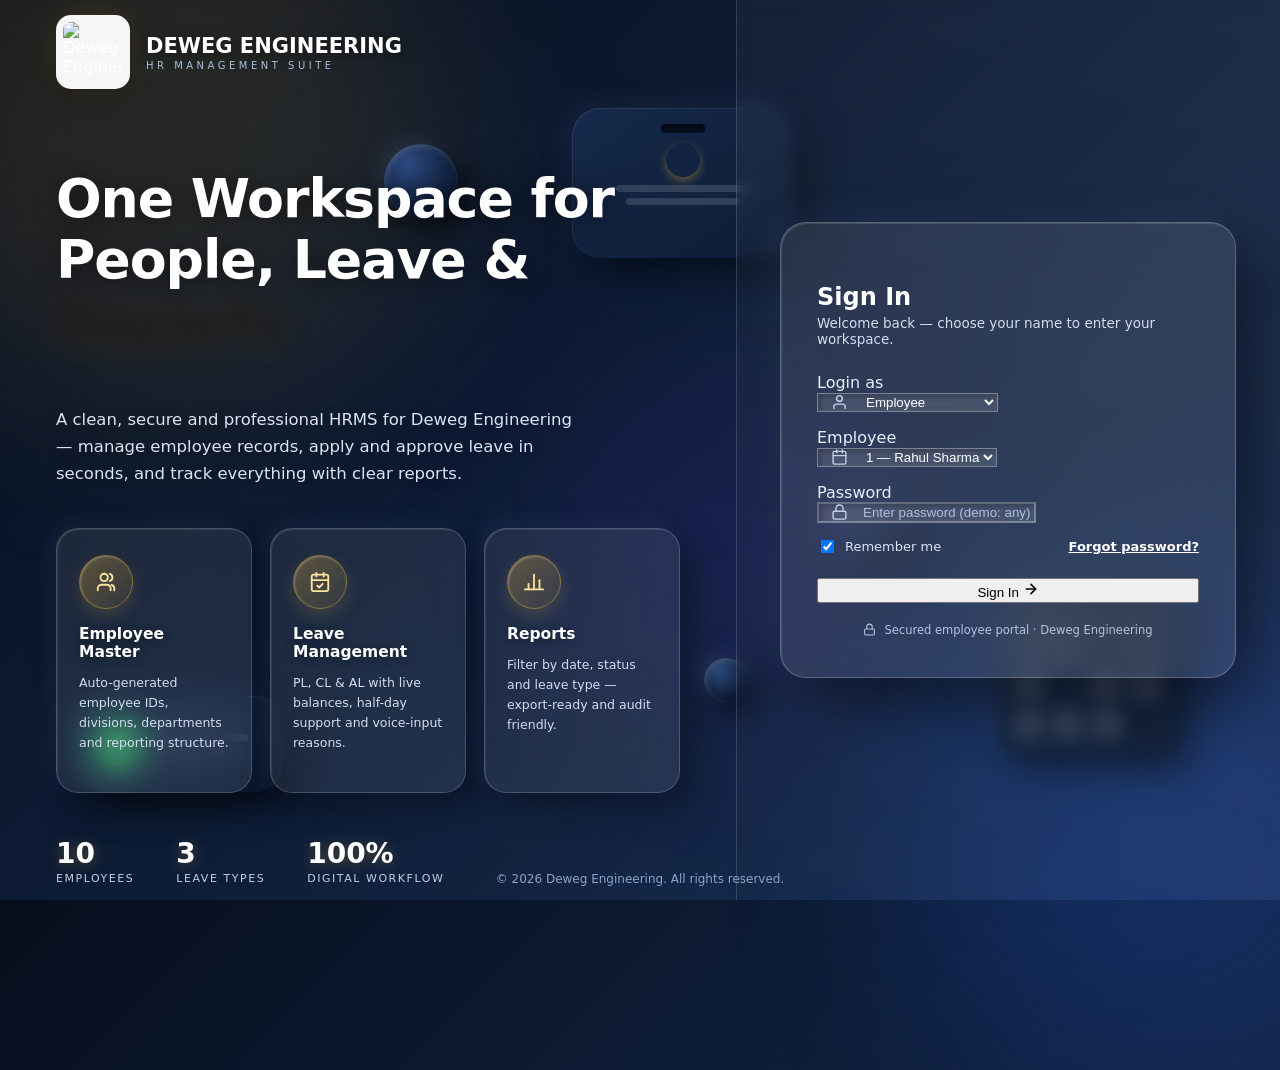
==== index.html @ 3d54d0b2 "all files" ====
<!DOCTYPE html>
<html lang="en">
<head>
<meta charset="UTF-8">
<meta name="viewport" content="width=device-width, initial-scale=1.0">
<title>Deweg Engineering — HRMS | Sign In</title>
<link rel="stylesheet" href="assets/style.css">
<style>
  body{margin:0;height:100dvh;overflow:hidden;font-family:'Segoe UI',system-ui,sans-serif;color:#fff;
    background:linear-gradient(135deg,#070f1d 0%,#0e1e3a 45%,#1c3157 100%);
    display:flex;align-items:stretch;position:relative}
  /* ---------- ambient blobs ---------- */
  .blob{position:absolute;border-radius:50%;filter:blur(100px);opacity:.5;pointer-events:none;z-index:0}
  .b1{width:560px;height:560px;background:rgba(212,164,55,.30);top:-160px;left:-120px;animation:drift 16s ease-in-out infinite}
  .b2{width:480px;height:480px;background:rgba(37,99,235,.40);bottom:-170px;right:-110px;animation:drift 21s ease-in-out infinite reverse}
  .b3{width:320px;height:320px;background:rgba(124,58,237,.22);top:42%;left:44%;animation:drift 25s ease-in-out infinite}
  @keyframes drift{0%,100%{transform:translate(0,0)}50%{transform:translate(-50px,50px)}}

  /* ---------- 3D neumorphic scene (pure CSS) ---------- */
  .scene{position:absolute;inset:0;z-index:0;perspective:1200px;overflow:hidden;pointer-events:none}
  .neo{position:absolute;border-radius:28px;
    background:linear-gradient(145deg,#16294a,#0d1c36);
    box-shadow:14px 14px 34px rgba(0,0,0,.5), -10px -10px 26px rgba(120,150,220,.09),
               inset 1px 1px 1px rgba(255,255,255,.09);
    animation:bob 7s ease-in-out infinite}
  @keyframes bob{0%,100%{transform:translateY(0) rotateZ(var(--rz,0deg)) rotateY(var(--ry,0deg))}
                 50%{transform:translateY(-16px) rotateZ(var(--rz,0deg)) rotateY(var(--ry,0deg))}}

  /* floating employee ID badge */
  .badge3d{width:190px;height:118px;right:38%;top:12%;--rz:-8deg;--ry:14deg;animation-delay:.6s;
    transform-style:preserve-3d;padding:16px}
  .badge3d .hole{width:44px;height:9px;border-radius:8px;background:#070f1d;margin:0 auto 10px;
    box-shadow:inset 2px 2px 4px rgba(0,0,0,.7)}
  .badge3d .bav{width:34px;height:34px;border-radius:50%;margin:0 auto 8px;
    background:linear-gradient(135deg,var(--gold),var(--gold-light));
    box-shadow:0 4px 10px rgba(212,164,55,.4)}
  .badge3d .ln{height:7px;border-radius:5px;background:rgba(255,255,255,.14);margin:6px auto}
  .badge3d .ln.s{width:60%}

  /* floating calendar tile */
  .cal3d{width:150px;height:150px;right:8%;bottom:16%;--rz:9deg;--ry:-16deg;animation-delay:2s;border-radius:24px;padding:16px}
  .cal3d .top{height:26px;border-radius:10px;background:linear-gradient(135deg,var(--gold),var(--gold-light));
    display:flex;align-items:center;justify-content:center;gap:16px;margin-bottom:12px;
    box-shadow:0 5px 14px rgba(212,164,55,.4)}
  .cal3d .top i{width:5px;height:12px;border-radius:3px;background:var(--navy-900)}
  .cal3d .grid{display:grid;grid-template-columns:repeat(4,1fr);gap:7px}
  .cal3d .grid i{aspect-ratio:1;border-radius:6px;background:rgba(255,255,255,.12);
    box-shadow:inset 1px 1px 2px rgba(0,0,0,.4), inset -1px -1px 2px rgba(255,255,255,.07)}
  .cal3d .grid i.on{background:linear-gradient(135deg,var(--gold),var(--gold-light))}

  /* floating check card */
  .chk3d{width:170px;height:96px;left:6%;bottom:12%;--rz:6deg;--ry:-10deg;animation-delay:1.2s;
    display:flex;align-items:center;gap:14px;padding:0 18px}
  .chk3d .ring{width:44px;height:44px;border-radius:50%;flex-shrink:0;display:flex;align-items:center;justify-content:center;
    background:linear-gradient(135deg,#16a34a,#4ade80);box-shadow:0 5px 16px rgba(22,163,74,.45)}
  .chk3d .ln{height:7px;border-radius:5px;background:rgba(255,255,255,.16);margin:7px 0}
  .chk3d .ln.s{width:64%}

  /* soft neumorphic spheres */
  .orb{position:absolute;border-radius:50%;
    background:radial-gradient(circle at 32% 28%,#2c4a80,#0c1a33 70%);
    box-shadow:12px 14px 30px rgba(0,0,0,.55), -8px -8px 22px rgba(130,160,230,.12),
               inset 2px 3px 6px rgba(255,255,255,.14)}
  .o1{width:74px;height:74px;left:30%;top:16%;animation:bob 8s ease-in-out infinite;animation-delay:.3s}
  .o2{width:44px;height:44px;left:55%;bottom:22%;animation:bob 9s ease-in-out infinite;animation-delay:1.6s}
  .o3{width:56px;height:56px;right:30%;bottom:38%;animation:bob 10s ease-in-out infinite;animation-delay:2.6s}

  /* ---------- layout ---------- */
  .wrap{position:relative;z-index:2;display:grid;grid-template-columns:1.15fr .85fr;
    height:100dvh;width:100%;max-width:1440px;margin:0 auto}

  /* ============ LEFT — LANDING ============ */
  .hero-side{padding:48px 56px;display:flex;flex-direction:column;justify-content:center;min-height:0}
  .brand{display:flex;align-items:center;gap:16px;margin-bottom:44px}
  .logo-img{width:60px;height:60px;object-fit:contain;border-radius:15px;
    background:rgba(255,255,255,.96);padding:7px;flex-shrink:0;
    box-shadow:0 6px 20px rgba(0,0,0,.4), 0 0 24px rgba(212,164,55,.18)}
  .brand .nm{font-size:21px;font-weight:800;text-shadow:0 2px 14px rgba(0,0,0,.5)}
  .brand .nm span{color:var(--gold-light)}
  .brand .tg{font-size:10px;letter-spacing:.35em;text-transform:uppercase;color:#a9bcdc;margin-top:2px}

  .pill{display:inline-flex;align-items:center;gap:9px;padding:9px 20px;border-radius:99px;
    font-size:12px;font-weight:700;letter-spacing:.14em;text-transform:uppercase;color:#ffe3a1;
    background:rgba(212,164,55,.14);border:1px solid rgba(212,164,55,.45);
    backdrop-filter:blur(8px);margin-bottom:26px;width:fit-content;
    box-shadow:0 4px 18px rgba(212,164,55,.15)}
  h1{font-size:clamp(34px,4.2vw,54px);line-height:1.12;letter-spacing:-.02em;font-weight:800;
    color:#ffffff;text-shadow:0 3px 24px rgba(0,0,0,.55)}
  h1 em{font-style:normal;background:linear-gradient(90deg,#f5d67a,var(--gold-light),#fff2cf);
    -webkit-background-clip:text;background-clip:text;-webkit-text-fill-color:transparent;
    filter:drop-shadow(0 2px 10px rgba(212,164,55,.35))}
  .sub{color:#dbe4f5;font-size:16.5px;max-width:520px;margin:20px 0 40px;line-height:1.65;
    text-shadow:0 2px 12px rgba(0,0,0,.45)}

  /* rounded glass feature cards */
  .cards{display:grid;grid-template-columns:repeat(3,1fr);gap:18px;max-width:640px}
  .gcard{border-radius:22px;padding:26px 22px;background:rgba(255,255,255,.08);
    border:1px solid rgba(255,255,255,.18);backdrop-filter:blur(18px);-webkit-backdrop-filter:blur(18px);
    box-shadow:14px 14px 34px rgba(0,0,0,.35), -8px -8px 22px rgba(130,160,230,.08),
               inset 1px 1px 1px rgba(255,255,255,.12);transition:.3s}
  .gcard:hover{transform:translateY(-7px);border-color:rgba(212,164,55,.55);background:rgba(212,164,55,.10)}
  .gcard .ic{width:52px;height:52px;border-radius:50%;display:flex;align-items:center;justify-content:center;
    margin-bottom:16px;background:linear-gradient(135deg,rgba(212,164,55,.35),rgba(212,164,55,.1));
    border:1.5px solid rgba(212,164,55,.45);color:#ffe3a1;
    box-shadow:0 6px 16px rgba(212,164,55,.2), inset 1px 1px 2px rgba(255,255,255,.25)}
  .gcard h3{font-size:15.5px;margin-bottom:8px;color:#fff;text-shadow:0 2px 10px rgba(0,0,0,.4)}
  .gcard p{font-size:12.5px;color:#d4ddf0;line-height:1.6}

  .stats{display:flex;gap:42px;margin-top:44px;flex-wrap:wrap}
  .hstat .num{font-size:28px;font-weight:800;color:var(--gold-light);text-shadow:0 2px 14px rgba(212,164,55,.35)}
  .hstat .lbl{font-size:11px;text-transform:uppercase;letter-spacing:.14em;color:#c3d0e8;margin-top:2px}

  /* entrance animations */
  .hero-side>*{opacity:0;animation:fadeUp .8s cubic-bezier(.2,.7,.2,1) both}
  .hero-side>*:nth-child(1){animation-delay:.05s}
  .hero-side>*:nth-child(2){animation-delay:.2s}
  .hero-side>*:nth-child(3){animation-delay:.35s}
  .hero-side>*:nth-child(4){animation-delay:.5s}
  .hero-side>*:nth-child(5){animation-delay:.65s}
  @keyframes fadeUp{from{opacity:0;transform:translateY(26px)}to{opacity:1;transform:none}}

  /* ============ RIGHT — LOGIN (slides out on load) ============ */
  .login-side{display:flex;align-items:center;justify-content:center;padding:40px 44px;position:relative;min-height:0;overflow-y:auto}
  .login-side::before{content:'';position:absolute;inset:0;
    background:linear-gradient(200deg,rgba(255,255,255,.05),rgba(255,255,255,.01));
    border-left:1px solid rgba(255,255,255,.14);backdrop-filter:blur(8px)}
  .login-card{position:relative;width:100%;max-width:400px;border-radius:26px;padding:40px 36px;
    background:rgba(255,255,255,.09);border:1px solid rgba(255,255,255,.22);
    backdrop-filter:blur(24px);-webkit-backdrop-filter:blur(24px);
    box-shadow:20px 24px 60px rgba(0,0,0,.45), -10px -10px 30px rgba(130,160,230,.08),
               inset 1px 1px 1px rgba(255,255,255,.15);
    animation:slideOut 1s cubic-bezier(.16,.8,.26,1) .35s both}
  @keyframes slideOut{
    from{opacity:0;transform:translateX(110%) rotateY(-14deg)}
    to{opacity:1;transform:translateX(0) rotateY(0)}}
  @media(max-width:1024px){
    .login-card{animation:slideUp .8s cubic-bezier(.16,.8,.26,1) .35s both}
    @keyframes slideUp{from{opacity:0;transform:translateY(60px)}to{opacity:1;transform:none}}
  }
  .login-card h2{font-size:24px;margin-bottom:4px;color:#fff}
  .login-card .lsub{color:#d4ddf0;font-size:13.5px;margin-bottom:26px}
  .login-card label{color:#e8eefb}
  .login-card .select,.login-card .input{background:rgba(255,255,255,.12);
    border-color:rgba(255,255,255,.28);color:#fff;
    box-shadow:inset 2px 2px 6px rgba(0,0,0,.28), inset -1px -1px 3px rgba(255,255,255,.08)}
  .login-card .input::placeholder{color:#aebfdd}
  .login-card .select:focus,.login-card .input:focus{border-color:var(--gold);
    background:rgba(255,255,255,.17);box-shadow:0 0 0 3px rgba(212,164,55,.22), inset 2px 2px 6px rgba(0,0,0,.28)}
  .login-card .select option{color:#1b2537}
  .in-ic{position:relative}
  .in-ic .ic{position:absolute;left:14px;top:50%;transform:translateY(-50%);color:#c3d0e8;display:flex;z-index:1}
  .in-ic .input,.in-ic .select{padding-left:44px}
  .row-rem{display:flex;justify-content:space-between;align-items:center;font-size:13px;margin:14px 0 22px}
  .row-rem label{display:flex;gap:8px;align-items:center;color:#dbe4f5;cursor:pointer}
  .row-rem a{color:var(--gold-light);font-weight:600}
  .secure{display:flex;align-items:center;justify-content:center;gap:8px;margin-top:20px;
    font-size:11.5px;color:#b3c2de}

  footer{position:absolute;bottom:14px;left:0;right:0;text-align:center;font-size:12px;color:#8ea2c6;z-index:2}

  /* short screens: compact the landing so everything fits the viewport */
  @media(max-height:840px){
    .hero-side{padding:30px 44px}
    .brand{margin-bottom:24px}
    h1{font-size:clamp(28px,3.8vw,42px)}
    .sub{margin:14px 0 24px;font-size:15px}
    .gcard{padding:18px 16px}
    .gcard p{font-size:11.5px}
    .stats{margin-top:24px;gap:30px}
    .hstat .num{font-size:23px}
  }
  @media(max-height:720px){
    .hero-side{padding:22px 36px}
    .brand{margin-bottom:14px}
    .sub{display:none}
    .gcard p{display:none}
    .stats{margin-top:16px}
    .login-card{padding:26px 28px}
  }
  @media(max-height:600px){
    .stats{display:none}
    .cards{gap:10px}
    .hero-side{padding:16px 30px}
    .login-card{padding:18px 22px}
  }

  @media(max-width:1024px){
    /* whole page locks to the device viewport */
    body{height:100dvh;overflow:hidden}
    .wrap{grid-template-columns:1fr;grid-template-rows:auto minmax(0,1fr);
      height:100dvh;overflow:hidden}
    .hero-side{padding:20px 18px 14px;text-align:center;flex:0 1 auto}
    .brand{justify-content:center;margin-bottom:12px;gap:12px}
    .brand .nm{font-size:16px}
    .logo-img{width:44px;height:44px;border-radius:12px;padding:5px}
    .pill{margin-inline:auto;padding:6px 14px;font-size:9.5px;margin-bottom:12px}
    h1{font-size:clamp(20px,6.5vw,30px)}
    .sub{margin-inline:auto;font-size:12.5px;margin:8px 0 12px;max-width:420px}
    .cards{margin:0 auto;grid-template-columns:1fr;gap:8px;width:100%;max-width:460px}
    .gcard{padding:10px 13px;display:flex;gap:12px;align-items:center;text-align:left}
    .gcard .ic{width:38px;height:38px;margin:0;flex-shrink:0}
    .gcard h3{font-size:13px;margin:0}
    .gcard p{font-size:11px}
    .stats{justify-content:center;gap:20px;margin-top:12px}
    .hstat .num{font-size:17px}
    .hstat .lbl{font-size:9px}
    .login-side{border-left:none;border-top:1px solid rgba(255,255,255,.14);
      padding:14px 16px;overflow-y:auto;align-items:flex-start}
    .login-card{padding:22px 20px;border-radius:20px;animation:slideUp .8s cubic-bezier(.16,.8,.26,1) .3s both}
    .login-card h2{font-size:19px}
    .login-card .lsub{font-size:12px;margin-bottom:16px}
    .row-rem{font-size:12px;margin:10px 0 16px}
    .login-card .btn{padding:12px 10px;font-size:14px}
    .secure{font-size:10px;margin-top:14px}
    .badge3d{right:4%;top:4%;transform:scale(.6)}
    .cal3d,.chk3d{display:none}
    footer{display:none}
  }
  /* short screens: trim the landing so login always fits without page scroll */
  @media(max-width:1024px) and (max-height:760px){
    .gcard p{display:none}
    .sub{display:none}
  }
  @media(max-width:1024px) and (max-height:640px){
    .stats{display:none}
    .cards{display:none}
    .pill{display:none}
  }
</style>
</head>
<body>
<!-- themed engineering background image + readability overlay -->
<div class="bgimg" style="position:fixed;inset:0;z-index:0;
  background:url('https://images.unsplash.com/photo-1504328345606-18bbc8c9d7d1?auto=format&fit=crop&w=1920&q=80') center/cover no-repeat"></div>
<div style="position:fixed;inset:0;z-index:0;
  background:linear-gradient(135deg,rgba(7,15,29,.94) 0%,rgba(13,28,54,.9) 45%,rgba(28,49,87,.86) 100%)"></div>

<div class="blob b1"></div><div class="blob b2"></div><div class="blob b3"></div>

<!-- 3D neumorphic background scene -->
<div class="scene">
  <div class="neo badge3d">
    <div class="hole"></div><div class="bav"></div>
    <div class="ln" style="width:70%"></div><div class="ln s"></div>
  </div>
  <div class="neo cal3d">
    <div class="top"><i></i><i></i></div>
    <div class="grid">
      <i></i><i></i><i class="on"></i><i></i><i></i><i class="on"></i><i></i><i></i>
      <i></i><i></i><i></i><i class="on"></i>
    </div>
  </div>
  <div class="neo chk3d">
    <div class="ring"><svg width="20" height="20" viewBox="0 0 24 24" fill="none" stroke="#fff" stroke-width="3" stroke-linecap="round" stroke-linejoin="round"><polyline points="20 6 9 17 4 12"/></svg></div>
    <div style="flex:1"><div class="ln" style="width:85%"></div><div class="ln s"></div></div>
  </div>
  <div class="orb o1"></div><div class="orb o2"></div><div class="orb o3"></div>
</div>

<div class="wrap">

  <!-- ============ LEFT: LANDING ============ -->
  <div class="hero-side">
    <div class="brand">
      <img class="logo-img" src="assets/logo.svg" alt="Deweg Engineering logo">
      <div>
        <div class="nm">DEWEG <span>ENGINEERING</span></div>
        <div class="tg">HR Management Suite</div>
      </div>
    </div>

    <h1>One Workspace for<br>People, Leave &amp; <em>Reports</em></h1>
    <p class="sub">A clean, secure and professional HRMS for Deweg Engineering — manage employee records, apply and approve leave in seconds, and track everything with clear reports.</p>

    <div class="cards">
      <div class="gcard">
        <div class="ic"><svg width="22" height="22" viewBox="0 0 24 24" fill="none" stroke="currentColor" stroke-width="2" stroke-linecap="round" stroke-linejoin="round"><path d="M17 21v-2a4 4 0 0 0-4-4H7a4 4 0 0 0-4 4v2"/><circle cx="10" cy="7" r="4"/><path d="M21 21v-2a4 4 0 0 0-3-3.87"/><path d="M16 3.13a4 4 0 0 1 0 7.75"/></svg></div>
        <h3>Employee Master</h3>
        <p>Auto-generated employee IDs, divisions, departments and reporting structure.</p>
      </div>
      <div class="gcard">
        <div class="ic"><svg width="22" height="22" viewBox="0 0 24 24" fill="none" stroke="currentColor" stroke-width="2" stroke-linecap="round" stroke-linejoin="round"><rect x="3" y="4" width="18" height="18" rx="2"/><line x1="16" y1="2" x2="16" y2="6"/><line x1="8" y1="2" x2="8" y2="6"/><line x1="3" y1="10" x2="21" y2="10"/><path d="M9 16l2 2 4-4"/></svg></div>
        <h3>Leave Management</h3>
        <p>PL, CL &amp; AL with live balances, half-day support and voice-input reasons.</p>
      </div>
      <div class="gcard">
        <div class="ic"><svg width="22" height="22" viewBox="0 0 24 24" fill="none" stroke="currentColor" stroke-width="2" stroke-linecap="round" stroke-linejoin="round"><line x1="18" y1="20" x2="18" y2="10"/><line x1="12" y1="20" x2="12" y2="4"/><line x1="6" y1="20" x2="6" y2="14"/><line x1="2" y1="20" x2="22" y2="20"/></svg></div>
        <h3>Reports</h3>
        <p>Filter by date, status and leave type — export-ready and audit friendly.</p>
      </div>
    </div>

    <div class="stats">
      <div class="hstat"><div class="num">10</div><div class="lbl">Employees</div></div>
      <div class="hstat"><div class="num">3</div><div class="lbl">Leave Types</div></div>
      <div class="hstat"><div class="num">100%</div><div class="lbl">Digital Workflow</div></div>
    </div>
  </div>

  <!-- ============ RIGHT: LOGIN ============ -->
  <div class="login-side">
    <div class="login-card">
      <h2>Sign In</h2>
      <div class="lsub">Welcome back — choose your name to enter your workspace.</div>

      <form onsubmit="return doLogin(event)">
        <div class="field" style="margin-bottom:16px">
          <label>Login as</label>
          <div class="in-ic">
            <span class="ic"><svg width="17" height="17" viewBox="0 0 24 24" fill="none" stroke="currentColor" stroke-width="2" stroke-linecap="round" stroke-linejoin="round"><path d="M20 21v-2a4 4 0 0 0-4-4H8a4 4 0 0 0-4 4v2"/><circle cx="12" cy="7" r="4"/></svg></span>
            <select class="select" id="role">
              <option value="employee">Employee</option>
              <option value="manager">Reporting Manager</option>
            </select>
          </div>
        </div>

        <div class="field" style="margin-bottom:16px">
          <label>Employee</label>
          <div class="in-ic">
            <span class="ic"><svg width="17" height="17" viewBox="0 0 24 24" fill="none" stroke="currentColor" stroke-width="2" stroke-linecap="round" stroke-linejoin="round"><rect x="3" y="4" width="18" height="18" rx="2"/><line x1="16" y1="2" x2="16" y2="6"/><line x1="8" y1="2" x2="8" y2="6"/><line x1="3" y1="10" x2="21" y2="10"/></svg></span>
            <select class="select" id="emp-select"></select>
          </div>
        </div>

        <div class="field" style="margin-bottom:6px">
          <label>Password</label>
          <div class="in-ic">
            <span class="ic"><svg width="17" height="17" viewBox="0 0 24 24" fill="none" stroke="currentColor" stroke-width="2" stroke-linecap="round" stroke-linejoin="round"><rect x="3" y="11" width="18" height="11" rx="2"/><path d="M7 11V7a5 5 0 0 1 10 0v4"/></svg></span>
            <input class="input" type="password" id="pwd" placeholder="Enter password (demo: any)" required>
          </div>
        </div>

        <div class="row-rem">
          <label><input type="checkbox" checked> Remember me</label>
          <a href="#">Forgot password?</a>
        </div>

        <button class="btn btn-primary" style="width:100%;justify-content:center">Sign In
          <svg width="16" height="16" viewBox="0 0 24 24" fill="none" stroke="currentColor" stroke-width="2.4" stroke-linecap="round" stroke-linejoin="round"><line x1="5" y1="12" x2="19" y2="12"/><polyline points="12 5 19 12 12 19"/></svg>
        </button>
      </form>

      <div class="secure">
        <svg width="13" height="13" viewBox="0 0 24 24" fill="none" stroke="currentColor" stroke-width="2" stroke-linecap="round" stroke-linejoin="round"><rect x="3" y="11" width="18" height="11" rx="2"/><path d="M7 11V7a5 5 0 0 1 10 0v4"/></svg>
        Secured employee portal · Deweg Engineering
      </div>
    </div>
  </div>

</div>

<footer>© 2026 Deweg Engineering. All rights reserved.</footer>

<script>
const EMPLOYEES = [
  {id:1,  name:"Rahul Sharma"}, {id:2,  name:"Priya Nair"},
  {id:3,  name:"Vikram Patel"}, {id:4,  name:"Anita Desai"},
  {id:5,  name:"Suresh Kumar"}, {id:6,  name:"Meera Joshi"},
  {id:7,  name:"Arjun Reddy"},  {id:8,  name:"Kavya Menon"},
  {id:9,  name:"Rohit Verma"},  {id:10, name:"Deepika Iyer"},
];
document.getElementById('emp-select').innerHTML =
  EMPLOYEES.map(e=>`<option value="${e.id}">${e.id} — ${e.name}</option>`).join('');

function doLogin(ev){
  ev.preventDefault();
  localStorage.setItem('deweg_user', JSON.stringify({
    id:+document.getElementById('emp-select').value,
    role:document.getElementById('role').value
  }));
  location.href = 'app.html';
  return false;
}
</script>
</body>
</html>
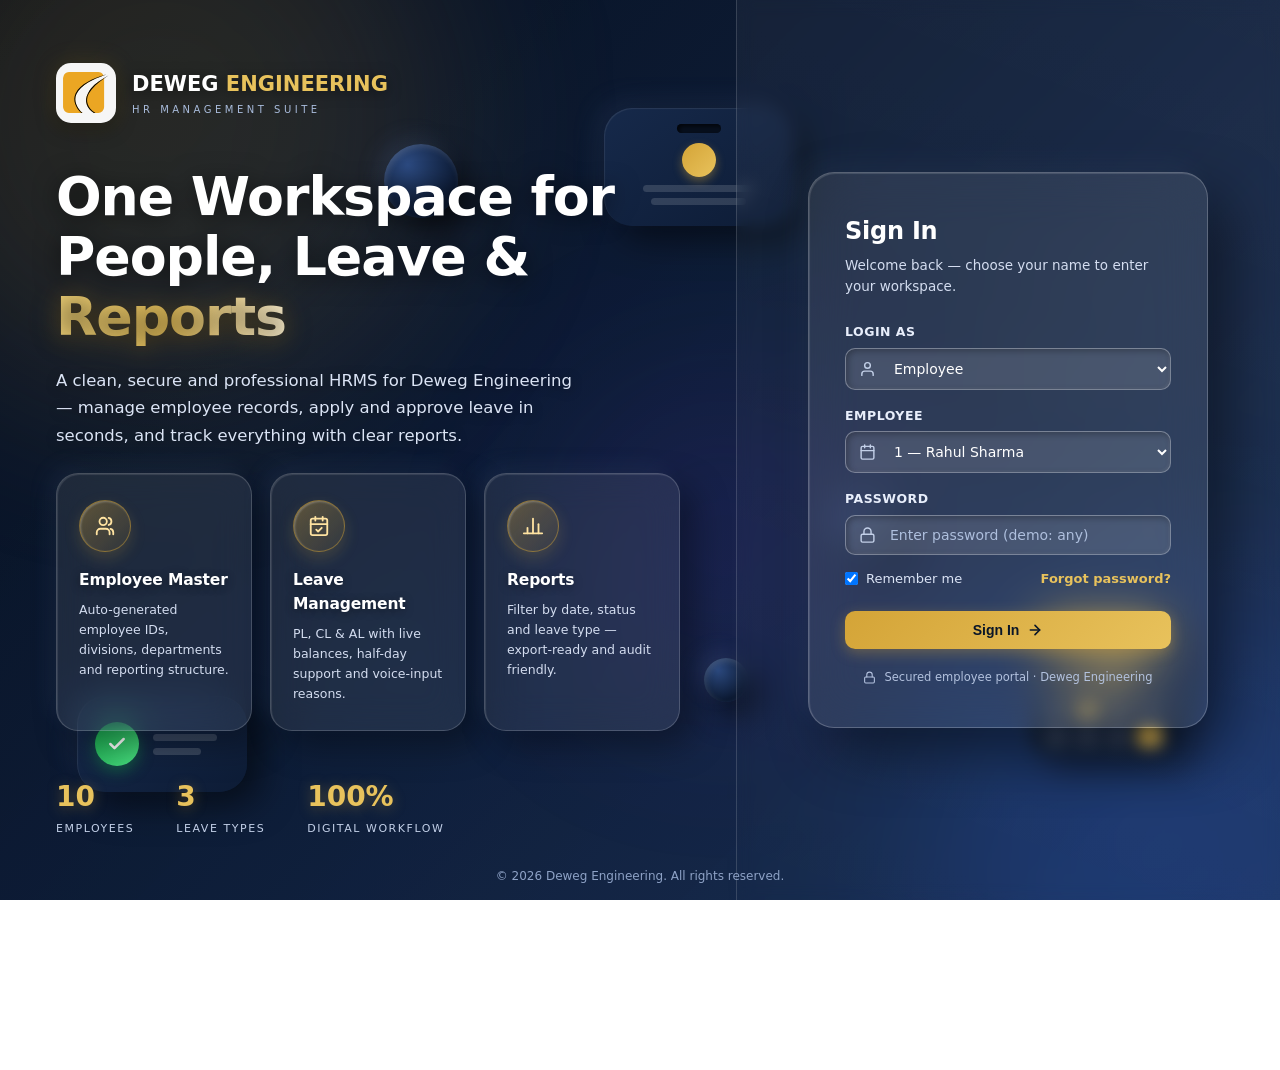
==== commit 384a7c3f: "Add margin-bottom style to sub paragraph" ====
--- a/index.html
+++ b/index.html
@@ -270,7 +270,7 @@
     </div>
 
     <h1>One Workspace for<br>People, Leave &amp; <em>Reports</em></h1>
-    <p class="sub">A clean, secure and professional HRMS for Deweg Engineering — manage employee records, apply and approve leave in seconds, and track everything with clear reports.</p>
+    <p class="sub" style="margin-bottom: 24px;">A clean, secure and professional HRMS for Deweg Engineering — manage employee records, apply and approve leave in seconds, and track everything with clear reports.</p>
 
     <div class="cards">
       <div class="gcard">
--- a/assets/style.css
+++ b/assets/style.css
@@ -0,0 +1,561 @@
+/* ============================================================
+   DEWEG ENGINEERING — HRMS UI Kit
+   Premium theme: deep navy + gold accents
+   ============================================================ */
+:root{
+  --navy-900:#0a1628;
+  --navy-800:#0f1f38;
+  --navy-700:#16294a;
+  --navy-600:#1e3560;
+  --gold:#d4a437;
+  --gold-light:#e8c25c;
+  --bg:#f4f6fa;
+  --surface:#ffffff;
+  --border:#e3e8f0;
+  --text:#1b2537;
+  --muted:#6b7688;
+  --primary:#1e3560;
+  --primary-hover:#16294a;
+  --success:#16a34a;
+  --warning:#d97706;
+  --danger:#dc2626;
+  --info:#2563eb;
+  --radius:14px;
+  --shadow:0 1px 3px rgba(15,31,56,.08),0 8px 24px rgba(15,31,56,.07);
+  --shadow-lg:0 12px 40px rgba(10,22,40,.18);
+  --font:'Segoe UI',system-ui,-apple-system,sans-serif;
+}
+*{margin:0;padding:0;box-sizing:border-box}
+body{font-family:var(--font);background:var(--bg);color:var(--text);font-size:14.5px;line-height:1.55}
+a{text-decoration:none;color:inherit}
+h1,h2,h3,h4{font-weight:700;letter-spacing:-.01em}
+
+/* ---------- Buttons ---------- */
+.btn{display:inline-flex;align-items:center;gap:8px;border:none;cursor:pointer;font-weight:600;
+  padding:11px 22px;border-radius:10px;font-size:14px;transition:.22s;white-space:nowrap}
+.btn-primary{background:linear-gradient(135deg,var(--gold) 0%,var(--gold-light) 100%);color:var(--navy-900);
+  box-shadow:0 4px 14px rgba(212,164,55,.35)}
+.btn-primary:hover{transform:translateY(-2px);box-shadow:0 8px 22px rgba(212,164,55,.45)}
+.btn-dark{background:var(--navy-800);color:#fff}
+.btn-dark:hover{background:var(--navy-700);transform:translateY(-2px)}
+.btn-outline{background:transparent;border:1.5px solid var(--border);color:var(--text)}
+.btn-outline:hover{border-color:var(--gold);color:var(--gold);background:rgba(212,164,55,.06)}
+.btn-sm{padding:7px 14px;font-size:13px;border-radius:8px}
+.btn-icon{width:38px;height:38px;padding:0;justify-content:center;border-radius:10px}
+
+/* ---------- Forms ---------- */
+.form-grid{display:grid;grid-template-columns:repeat(auto-fill,minmax(240px,1fr));gap:18px 22px}
+.field{display:flex;flex-direction:column;gap:6px}
+.field label{font-size:12.5px;font-weight:700;color:var(--navy-800);text-transform:uppercase;letter-spacing:.04em}
+.field label .req{color:var(--danger)}
+.input,.select,.textarea{width:100%;padding:11px 14px;border:1.5px solid var(--border);border-radius:10px;
+  font-size:14px;font-family:var(--font);background:#fbfcfe;color:var(--text);transition:.2s}
+.input:focus,.select:focus,.textarea:focus{outline:none;border-color:var(--gold);
+  box-shadow:0 0 0 3px rgba(212,164,55,.18);background:#fff}
+.textarea{resize:vertical;min-height:96px}
+.input[readonly],.input-disabled{background:#eef1f6;color:var(--muted);border-style:dashed}
+.hint{font-size:11.5px;color:var(--muted)}
+
+/* ---------- Cards ---------- */
+.card{background:var(--surface);border:1px solid var(--border);border-radius:var(--radius);
+  box-shadow:var(--shadow);padding:26px 28px}
+.card-title{font-size:16px;color:var(--navy-800);margin-bottom:4px;display:flex;align-items:center;gap:10px}
+.card-sub{font-size:12.5px;color:var(--muted);margin-bottom:20px}
+
+/* Section headers with gold accent */
+.section-head{display:flex;align-items:center;gap:12px;margin:26px 0 14px}
+.section-head:first-child{margin-top:0}
+.section-head .bar{width:5px;height:24px;border-radius:3px;background:linear-gradient(180deg,var(--gold),var(--gold-light))}
+.section-head h3{font-size:15px;color:var(--navy-800);text-transform:uppercase;letter-spacing:.05em}
+.section-head .line{flex:1;height:1px;background:var(--border)}
+
+/* ---------- Badges ---------- */
+.badge{display:inline-flex;align-items:center;gap:6px;padding:4px 12px;border-radius:99px;
+  font-size:11.5px;font-weight:700;letter-spacing:.03em}
+.badge::before{content:'';width:6px;height:6px;border-radius:50%;background:currentColor}
+.badge.pending{background:#fef3c7;color:#92400e}
+.badge.approved{background:#dcfce7;color:#166534}
+.badge.rejected{background:#fee2e2;color:#991b1b}
+.badge.online{background:#dbeafe;color:#1e40af}
+.badge.offline{background:#f1f5f9;color:#475569}
+.badge.pl{background:#ede9fe;color:#5b21b6}
+.badge.cl{background:#dcfce7;color:#166534}
+.badge.al{background:#ffedd5;color:#9a3412}
+
+/* ---------- Tables ---------- */
+.table-wrap{overflow-x:auto;border:1px solid var(--border);border-radius:12px;background:#fff}
+table{width:100%;border-collapse:collapse;font-size:13.5px}
+thead th{background:linear-gradient(180deg,var(--navy-800),var(--navy-700));color:#fff;text-align:left;
+  padding:13px 16px;font-size:11.5px;text-transform:uppercase;letter-spacing:.07em;white-space:nowrap}
+tbody td{padding:12px 16px;border-top:1px solid var(--border);white-space:nowrap}
+tbody tr:hover{background:rgba(212,164,55,.05)}
+.emp-id{font-weight:700;color:var(--navy-700)}
+.avatar{width:32px;height:32px;border-radius:50%;background:linear-gradient(135deg,var(--navy-700),var(--navy-600));
+  color:var(--gold-light);display:inline-flex;align-items:center;justify-content:center;font-size:12px;font-weight:700;margin-right:8px;vertical-align:middle}
+
+/* ---------- Pagination ---------- */
+.pagination{display:flex;align-items:center;justify-content:space-between;margin-top:16px;flex-wrap:wrap;gap:12px}
+.pages{display:flex;gap:6px}
+.page-btn{min-width:36px;height:36px;padding:0 10px;border:1.5px solid var(--border);border-radius:9px;
+  background:#fff;cursor:pointer;font-weight:600;font-size:13px;color:var(--text);transition:.18s}
+.page-btn:hover{border-color:var(--gold);color:var(--gold)}
+.page-btn.active{background:var(--navy-800);border-color:var(--navy-800);color:var(--gold-light)}
+
+/* ============================================================
+   LANDING PAGE
+   ============================================================ */
+.landing{background:var(--navy-900);color:#fff;min-height:100vh;overflow-x:hidden}
+.lnav{display:flex;align-items:center;justify-content:space-between;padding:22px 6%;
+  position:sticky;top:0;z-index:50;backdrop-filter:blur(14px);
+  background:rgba(10,22,40,.82);border-bottom:1px solid rgba(212,164,55,.15)}
+.brand{display:flex;align-items:center;gap:14px}
+.logo-box{width:48px;height:48px;border-radius:12px;border:1.5px dashed rgba(212,164,55,.55);
+  display:flex;align-items:center;justify-content:center;font-size:10px;color:var(--gold-light);
+  text-align:center;line-height:1.15;letter-spacing:.03em;background:rgba(212,164,55,.06)}
+.brand-name{font-size:19px;font-weight:800;letter-spacing:.02em}
+.brand-name span{color:var(--gold-light)}
+.brand-tag{font-size:10px;text-transform:uppercase;letter-spacing:.35em;color:#8fa3c4}
+.lnav-links{display:flex;gap:34px;font-size:14px;font-weight:600}
+.lnav-links a{color:#c7d2e6;transition:.2s}
+.lnav-links a:hover{color:var(--gold-light)}
+
+.hero{display:grid;grid-template-columns:1.15fr .85fr;align-items:center;gap:50px;
+  padding:90px 6% 80px;position:relative}
+.hero::before{content:'';position:absolute;inset:0;
+  background:radial-gradient(700px 400px at 82% 18%,rgba(212,164,55,.13),transparent 65%),
+             radial-gradient(600px 500px at 8% 88%,rgba(30,53,96,.55),transparent 60%);pointer-events:none}
+.hero-kicker{display:inline-flex;align-items:center;gap:8px;font-size:11.5px;font-weight:700;
+  letter-spacing:.28em;text-transform:uppercase;color:var(--gold-light);
+  border:1px solid rgba(212,164,55,.4);padding:8px 16px;border-radius:99px;margin-bottom:24px}
+.hero h1{font-size:52px;line-height:1.12;letter-spacing:-.02em}
+.hero h1 em{font-style:normal;background:linear-gradient(90deg,var(--gold),var(--gold-light));
+  -webkit-background-clip:text;background-clip:text;-webkit-text-fill-color:transparent}
+.hero p{margin:22px 0 34px;font-size:17px;color:#a9b8d4;max-width:520px}
+.hero-cta{display:flex;gap:16px;flex-wrap:wrap}
+.hero-stats{display:flex;gap:44px;margin-top:52px}
+.hstat .num{font-size:30px;font-weight:800;color:var(--gold-light)}
+.hstat .lbl{font-size:11.5px;text-transform:uppercase;letter-spacing:.14em;color:#8fa3c4}
+
+/* hero visual card */
+.hero-visual{position:relative}
+.hv-card{background:rgba(255,255,255,.05);border:1px solid rgba(255,255,255,.12);
+  border-radius:20px;padding:26px;backdrop-filter:blur(8px);box-shadow:var(--shadow-lg)}
+.hv-card .row{display:flex;justify-content:space-between;align-items:center;padding:13px 4px;
+  border-bottom:1px solid rgba(255,255,255,.08);font-size:13.5px}
+.hv-card .row:last-child{border:none}
+.hv-card .row .k{color:#a9b8d4}
+.hv-float{position:absolute;background:#fff;color:var(--navy-900);border-radius:14px;padding:14px 18px;
+  box-shadow:var(--shadow-lg);font-size:13px;font-weight:700;animation:float 5s ease-in-out infinite}
+.hv-float small{display:block;font-size:10.5px;color:var(--muted);font-weight:600}
+.hv-1{top:-22px;right:-14px}
+.hv-2{bottom:-20px;left:-18px;animation-delay:2.5s}
+@keyframes float{0%,100%{transform:translateY(0)}50%{transform:translateY(-10px)}}
+
+/* features */
+.features{padding:90px 6%;background:
+  linear-gradient(180deg,var(--navy-900),var(--navy-800) 30%,var(--navy-900))}
+.sec-head{text-align:center;max-width:640px;margin:0 auto 56px}
+.sec-head .kicker{color:var(--gold-light);font-size:12px;font-weight:700;letter-spacing:.3em;
+  text-transform:uppercase}
+.sec-head h2{font-size:36px;margin:12px 0 14px}
+.sec-head p{color:#a9b8d4;font-size:15.5px}
+.feat-grid{display:grid;grid-template-columns:repeat(auto-fit,minmax(280px,1fr));gap:26px}
+.feat{background:rgba(255,255,255,.04);border:1px solid rgba(255,255,255,.1);border-radius:18px;
+  padding:32px 28px;transition:.28s}
+.feat:hover{transform:translateY(-6px);border-color:rgba(212,164,55,.5);background:rgba(212,164,55,.06)}
+.feat .ico{width:52px;height:52px;border-radius:14px;display:flex;align-items:center;justify-content:center;
+  font-size:22px;margin-bottom:20px;background:linear-gradient(135deg,rgba(212,164,55,.25),rgba(212,164,55,.08));
+  border:1px solid rgba(212,164,55,.35)}
+.feat h3{font-size:17.5px;margin-bottom:10px;color:#fff}
+.feat p{color:#a9b8d4;font-size:14px}
+
+/* workflow strip */
+.workflow{padding:80px 6%;text-align:center}
+.steps{display:grid;grid-template-columns:repeat(auto-fit,minmax(220px,1fr));gap:0;margin-top:50px}
+.step{padding:10px 26px;position:relative}
+.step .n{width:46px;height:46px;margin:0 auto 16px;border-radius:50%;display:flex;align-items:center;
+  justify-content:center;font-weight:800;background:linear-gradient(135deg,var(--gold),var(--gold-light));
+  color:var(--navy-900);font-size:16px}
+.step h4{color:#fff;font-size:15.5px;margin-bottom:8px}
+.step p{color:#8fa3c4;font-size:13px}
+
+/* CTA + footer */
+.cta-band{margin:0 6% 80px;padding:56px 8%;text-align:center;border-radius:24px;
+  background:linear-gradient(120deg,var(--navy-700),var(--navy-600) 55%,#2a4a85);
+  border:1px solid rgba(212,164,55,.3);position:relative;overflow:hidden}
+.cta-band::before{content:'';position:absolute;inset:0;
+  background:radial-gradient(400px 200px at 50% -40%,rgba(212,164,55,.25),transparent 70%)}
+.cta-band h2{font-size:32px;position:relative}
+.cta-band p{color:#c7d2e6;margin:14px 0 30px;position:relative}
+.cta-band .btn{position:relative}
+.footer{padding:44px 6%;border-top:1px solid rgba(255,255,255,.08);display:flex;
+  justify-content:space-between;align-items:center;flex-wrap:wrap;gap:16px;color:#8fa3c4;font-size:13px}
+.footer .links{display:flex;gap:24px}
+.footer .links a:hover{color:var(--gold-light)}
+
+/* ============================================================
+   LOGIN
+   ============================================================ */
+.auth-page{min-height:100vh;display:grid;grid-template-columns:1fr 1fr;background:var(--navy-900)}
+.auth-left{position:relative;display:flex;flex-direction:column;justify-content:center;
+  padding:60px 7%;overflow:hidden;
+  background:linear-gradient(160deg,var(--navy-800),var(--navy-900) 70%)}
+.auth-left::before{content:'';position:absolute;inset:0;
+  background:radial-gradient(600px 400px at 20% 20%,rgba(212,164,55,.12),transparent 60%)}
+.auth-left>*{position:relative}
+.auth-left h2{font-size:34px;color:#fff;margin:20px 0 14px;line-height:1.25}
+.auth-left h2 em{font-style:normal;color:var(--gold-light)}
+.auth-left p{color:#a9b8d4;max-width:420px}
+.auth-points{margin-top:36px;display:flex;flex-direction:column;gap:16px}
+.auth-points .pt{display:flex;gap:14px;align-items:flex-start;color:#c7d2e6;font-size:14px}
+.auth-points .pt .tick{width:24px;height:24px;border-radius:50%;flex-shrink:0;display:flex;
+  align-items:center;justify-content:center;font-size:12px;color:var(--navy-900);
+  background:linear-gradient(135deg,var(--gold),var(--gold-light))}
+.auth-right{display:flex;align-items:center;justify-content:center;padding:48px;
+  background:var(--bg)}
+.auth-card{width:100%;max-width:420px}
+.auth-card .card{padding:38px 36px}
+.auth-card h3{font-size:24px;color:var(--navy-900)}
+.auth-card .sub{color:var(--muted);font-size:13.5px;margin:6px 0 26px}
+.auth-logo{display:flex;align-items:center;gap:14px;margin-bottom:28px}
+.auth-logo .logo-box{width:52px;height:52px;border-radius:14px;border:1.5px dashed var(--gold);
+  display:flex;align-items:center;justify-content:center;font-size:9.5px;color:var(--muted);
+  text-align:center;line-height:1.15;background:rgba(212,164,55,.06)}
+.auth-logo .nm{font-weight:800;font-size:17px;color:var(--navy-900)}
+.auth-logo .nm span{color:var(--gold)}
+.remember{display:flex;justify-content:space-between;align-items:center;font-size:13px;margin:16px 0 22px}
+.remember label{display:flex;gap:8px;align-items:center;color:var(--muted);cursor:pointer}
+.remember a{color:var(--primary);font-weight:600}
+.divider{display:flex;align-items:center;gap:14px;color:var(--muted);font-size:12px;margin:22px 0}
+.divider::before,.divider::after{content:'';flex:1;height:1px;background:var(--border)}
+
+/* ============================================================
+   APP SHELL (dashboard)
+   ============================================================ */
+.app{display:grid;grid-template-columns:250px 1fr;min-height:100vh}
+.sidebar{background:linear-gradient(180deg,var(--navy-900),var(--navy-800));color:#c7d2e6;
+  display:flex;flex-direction:column;position:fixed;left:0;top:0;bottom:0;height:100dvh;
+  width:250px;z-index:40;overflow-y:auto;overflow-x:hidden}
+.app.sb-collapsed .sidebar{width:74px}
+.sb-brand{display:flex;gap:12px;align-items:center;padding:22px 20px;border-bottom:1px solid rgba(255,255,255,.08)}
+.sb-brand .logo-box{width:42px;height:42px;border-radius:11px;border:1.5px dashed rgba(212,164,55,.5);
+  display:flex;align-items:center;justify-content:center;font-size:8.5px;color:var(--gold-light);
+  text-align:center;line-height:1.1;background:rgba(212,164,55,.06)}
+.sb-brand .nm{font-weight:800;font-size:15px;color:#fff}
+.sb-brand .nm span{color:var(--gold-light)}
+.sb-brand small{font-size:9px;letter-spacing:.28em;text-transform:uppercase;color:#8fa3c4}
+.sb-nav{flex:1;padding:18px 12px;overflow-y:auto}
+.sb-label{font-size:10px;text-transform:uppercase;letter-spacing:.22em;color:#8fa3c4;
+  padding:16px 12px 8px;font-weight:700}
+.sb-link{display:flex;align-items:center;gap:12px;padding:11px 14px;border-radius:10px;
+  font-size:14px;font-weight:600;color:#c7d2e6;cursor:pointer;transition:.18s;margin-bottom:2px;
+  border:1px solid transparent}
+.sb-link:hover{background:rgba(255,255,255,.06);color:#fff}
+.sb-link.active{background:linear-gradient(90deg,rgba(212,164,55,.18),rgba(212,164,55,.05));
+  color:var(--gold-light);border-color:rgba(212,164,55,.35)}
+.sb-link .ic{width:20px;text-align:center}
+.sb-user{padding:16px;border-top:1px solid rgba(255,255,255,.08);display:flex;gap:12px;align-items:center}
+.sb-user .avatar{width:38px;height:38px;margin:0;font-size:13px}
+.sb-user .nm{font-size:13.5px;font-weight:700;color:#fff}
+.sb-user .rl{font-size:11px;color:#8fa3c4}
+
+.main{grid-column:2;padding:26px 32px;max-width:1280px;width:100%;margin:0 auto}
+.topbar{display:flex;justify-content:space-between;align-items:center;margin-bottom:26px;flex-wrap:wrap;gap:14px}
+.topbar h2{font-size:22px;color:var(--navy-900)}
+.topbar .crumb{font-size:12.5px;color:var(--muted)}
+.topbar-actions{display:flex;gap:12px;align-items:center}
+
+/* stat cards */
+.stats-row{display:grid;grid-template-columns:repeat(auto-fit,minmax(215px,1fr));gap:18px;margin-bottom:26px}
+.stat{background:var(--surface);border:1px solid var(--border);border-radius:var(--radius);
+  padding:20px 22px;box-shadow:var(--shadow);position:relative;overflow:hidden}
+.stat::after{content:'';position:absolute;left:0;top:0;bottom:0;width:4px;background:var(--acc,var(--gold))}
+.stat .lbl{font-size:11.5px;text-transform:uppercase;letter-spacing:.08em;color:var(--muted);font-weight:700}
+.stat .val{font-size:30px;font-weight:800;color:var(--navy-900);margin-top:6px}
+.stat .sub{font-size:12px;color:var(--muted);margin-top:4px}
+
+/* view switch */
+.view{display:none;animation:fadeUp .35s ease}
+.view.active{display:block}
+@keyframes fadeUp{from{opacity:0;transform:translateY(10px)}to{opacity:1;transform:none}}
+
+/* toolbar / filters */
+.toolbar{display:flex;gap:14px;align-items:end;flex-wrap:wrap;margin-bottom:18px}
+.toolbar .field{min-width:170px}
+.entries{display:flex;align-items:center;gap:10px;font-size:13px;color:var(--muted)}
+.entries .select{width:auto;padding:8px 12px}
+
+/* leave balance chips */
+.bal-row{display:flex;gap:14px;flex-wrap:wrap}
+.bal-chip{flex:1;min-width:150px;border:1px solid var(--border);border-radius:12px;padding:14px 16px;
+  background:linear-gradient(180deg,#fbfcfe,#f4f6fa)}
+.bal-chip .t{font-size:11px;text-transform:uppercase;letter-spacing:.1em;font-weight:700;color:var(--muted)}
+.bal-chip .v{font-size:24px;font-weight:800;color:var(--navy-800)}
+.bal-chip .v small{font-size:12px;color:var(--muted);font-weight:600}
+
+/* ---------- Leave: form + sticky collapsible side card ---------- */
+.leave-layout{display:grid;grid-template-columns:minmax(0,1fr) 330px;gap:20px;align-items:start}
+.leave-formcol{min-width:0}
+.leave-side{position:sticky;top:20px}
+.side-card{background:var(--surface);border:1px solid var(--border);border-radius:var(--radius);
+  box-shadow:var(--shadow);overflow:hidden;transition:.25s;width:100%}
+/* premium single header: avatar + name + leave balance pills */
+.sc-head{position:relative;display:flex;align-items:center;gap:12px;padding:16px 18px;cursor:pointer;
+  user-select:none;flex-wrap:wrap;color:#fff;overflow:hidden;
+  background:linear-gradient(120deg,#0a1628 0%,#1e3560 55%,#2a4a85 100%)}
+.sc-head::before{content:'';position:absolute;inset:0;pointer-events:none;
+  background:radial-gradient(220px 90px at 88% -20%,rgba(212,164,55,.4),transparent 70%),
+             radial-gradient(160px 80px at 8% 130%,rgba(37,99,235,.35),transparent 70%)}
+.sc-head::after{content:'';position:absolute;width:110px;height:110px;border-radius:50%;right:-34px;top:-46px;
+  border:1.5px solid rgba(212,164,55,.35);pointer-events:none}
+.sc-head>*{position:relative;z-index:1}
+.sc-head .pc-avatar{width:46px;height:46px;font-size:15px;border-radius:12px;
+  box-shadow:0 4px 14px rgba(0,0,0,.35), inset 1px 1px 2px rgba(255,255,255,.4)}
+.sc-name-row{min-width:0;flex:1 1 120px}
+.sc-head .pc-name{font-size:15px;white-space:nowrap;overflow:hidden;text-overflow:ellipsis;
+  text-shadow:0 2px 8px rgba(0,0,0,.45)}
+.sc-head .pc-role{font-size:11px;color:#c3d0e8}
+.sc-bal{display:flex;gap:7px;flex-wrap:wrap}
+.mini-pill{display:inline-flex;align-items:center;gap:6px;padding:5px 12px;border-radius:99px;
+  font-size:11.5px;font-weight:700;color:var(--c);background:var(--cbg);
+  box-shadow:0 2px 8px rgba(0,0,0,.22)}
+.mini-pill b{font-size:12.5px}
+.sc-chev{margin-left:auto;color:#e8c25c;transition:transform .3s;flex-shrink:0}
+.side-card.collapsed .sc-chev{transform:rotate(180deg)}
+.sc-head:hover{filter:brightness(1.08)}
+/* hide-upward collapse animation */
+.sc-collapse{display:grid;grid-template-rows:1fr;transition:grid-template-rows .35s cubic-bezier(.4,0,.2,1)}
+.side-card.collapsed .sc-collapse{grid-template-rows:0fr}
+.sc-collapse>div{overflow:hidden;min-height:0}
+.sc-body{padding:18px}
+.bal-stack{display:flex;flex-direction:column;gap:10px}
+.bal-stack .bp-card{background:#fbfcfe;border:1px solid var(--border)}
+.bal-stack .bp-full{color:var(--muted);font-size:11.5px}
+.bal-stack .bp-val small{color:var(--muted)}
+@media(max-width:1100px){
+  .leave-layout{grid-template-columns:1fr}
+  .leave-side{position:static;order:-1;margin-bottom:20px}
+}
+
+/* ---------- Leave top: profile + balance side by side ---------- */
+.leave-top{display:grid;grid-template-columns:1.05fr .95fr;gap:20px;margin-bottom:22px}
+@media(max-width:1100px){.leave-top{grid-template-columns:1fr}}
+
+.profile-card{background:var(--surface);border:1px solid var(--border);border-radius:var(--radius);
+  box-shadow:var(--shadow);overflow:hidden}
+.pc-head{display:flex;align-items:center;gap:14px;padding:18px 22px;
+  background:linear-gradient(120deg,var(--navy-800),var(--navy-600));color:#fff}
+.pc-avatar{width:52px;height:52px;border-radius:14px;display:flex;align-items:center;justify-content:center;
+  font-weight:800;font-size:17px;color:var(--navy-900);
+  background:linear-gradient(135deg,var(--gold),var(--gold-light));box-shadow:0 4px 12px rgba(212,164,55,.35)}
+.pc-name{font-size:16.5px;font-weight:800}
+.pc-role{font-size:11.5px;color:#b8c6e2;margin-top:2px}
+.pc-grid{display:grid;grid-template-columns:1fr 1fr;gap:1px;background:var(--border)}
+.pc-item{background:#fff;padding:13px 20px}
+.pc-item span{display:block;font-size:10.5px;text-transform:uppercase;letter-spacing:.07em;
+  color:var(--muted);font-weight:700;margin-bottom:3px}
+.pc-item strong{font-size:13.5px;color:var(--navy-800);font-weight:700}
+
+.bal-panel{background:linear-gradient(150deg,var(--navy-900),var(--navy-700));border-radius:var(--radius);
+  padding:20px 22px;box-shadow:var(--shadow);color:#fff}
+.bp-title{font-size:11px;text-transform:uppercase;letter-spacing:.18em;color:#9db1d4;font-weight:700;margin-bottom:14px}
+.bp-cards{display:grid;grid-template-columns:repeat(3,1fr);gap:12px}
+.bp-card{background:rgba(255,255,255,.07);border:1px solid rgba(255,255,255,.14);border-radius:12px;
+  padding:14px;backdrop-filter:blur(6px)}
+.bp-top{display:flex;align-items:center;gap:7px;margin-bottom:8px}
+.bp-cat{width:30px;height:22px;border-radius:6px;display:flex;align-items:center;justify-content:center;
+  font-size:10.5px;font-weight:800;color:var(--c);background:var(--cbg)}
+.bp-full{font-size:10px;color:#b8c6e2;line-height:1.25}
+.bp-val{font-size:24px;font-weight:800;color:#fff;line-height:1}
+.bp-val small{font-size:11.5px;color:#9db1d4;font-weight:600}
+.bp-bar{height:5px;border-radius:99px;background:rgba(255,255,255,.14);margin-top:10px;overflow:hidden}
+.bp-bar i{display:block;height:100%;border-radius:99px;background:linear-gradient(90deg,var(--c),var(--cbg))}
+
+/* ---------- Sidebar collapse ---------- */
+.sb-toggle{margin-left:auto;background:rgba(255,255,255,.08);border:1px solid rgba(255,255,255,.14);
+  border-radius:9px;width:32px;height:32px;cursor:pointer;display:flex;flex-direction:column;
+  align-items:center;justify-content:center;gap:4px;padding:0;flex-shrink:0;transition:.2s}
+.sb-toggle span{display:block;width:15px;height:2px;border-radius:2px;background:#c7d2e6;transition:.25s}
+.sb-toggle:hover{background:rgba(212,164,55,.2);border-color:rgba(212,164,55,.45)}
+.sb-toggle:hover span{background:var(--gold-light)}
+.sb-collapsed .sb-toggle span:nth-child(1){transform:translateY(6px) rotate(45deg)}
+.sb-collapsed .sb-toggle span:nth-child(2){opacity:0}
+.sb-collapsed .sb-toggle span:nth-child(3){transform:translateY(-6px) rotate(-45deg)}
+
+.app.sb-collapsed{grid-template-columns:74px 1fr}
+.app.sb-collapsed .sidebar .nm,.app.sb-collapsed .sidebar small,
+.app.sb-collapsed .sb-label,.app.sb-collapsed .sb-user,.app.sb-collapsed .sb-brand>div{display:none}
+.app.sb-collapsed .sb-brand{justify-content:center;flex-direction:column;gap:10px;padding:16px 8px}
+.app.sb-collapsed .sb-link{justify-content:center;padding:12px}
+.app.sb-collapsed .sb-link .txt{display:none}
+
+/* collapsed sidebar: hover reveals a floating label flyout */
+.app.sb-collapsed .sb-link{position:relative;overflow:visible}
+.app.sb-collapsed .sb-link .txt{display:inline;position:absolute;left:calc(100% + 12px);top:50%;
+  transform:translateY(-50%) translateX(-8px);background:var(--navy-700);color:#fff;
+  padding:8px 15px;border-radius:9px;font-size:12.5px;font-weight:600;white-space:nowrap;
+  opacity:0;pointer-events:none;transition:.18s;box-shadow:var(--shadow-lg);
+  border:1px solid rgba(212,164,55,.35);z-index:60}
+.app.sb-collapsed .sb-link:hover .txt,.app.sb-collapsed .sb-link:hover:focus .txt{
+  opacity:1;pointer-events:auto;transform:translateY(-50%) translateX(0);color:#fff}
+.sidebar{overflow:visible}
+.app.sb-collapsed .sb-nav{overflow:visible}
+.app.sb-collapsed .main{padding:22px}
+
+/* mobile drawer */
+.sb-overlay{display:none;position:fixed;inset:0;background:rgba(10,22,40,.55);z-index:45;
+  backdrop-filter:blur(2px)}
+@media(max-width:900px){
+  .app{grid-template-columns:1fr}
+  .sidebar{position:fixed;left:0;top:0;bottom:0;width:250px;transform:translateX(-100%);
+    transition:transform .28s ease;box-shadow:var(--shadow-lg)}
+  .app.sb-open .sidebar{transform:translateX(0)}
+  .app.sb-open .sb-overlay{display:block}
+  .app.sb-collapsed{grid-template-columns:1fr}
+  .app.sb-collapsed .sidebar .nm,.app.sb-collapsed .sidebar small,
+  .app.sb-collapsed .sb-label,.app.sb-collapsed .sb-user,.app.sb-collapsed .sb-brand>div{display:block}
+  .app.sb-collapsed .sb-brand>div{display:block}
+  .app.sb-collapsed .sb-link{justify-content:flex-start;padding:11px 14px}
+  .app.sb-collapsed .sb-link .txt{display:inline}
+  .main{padding:18px 16px}
+  .topbar h2{font-size:19px}
+  .card{padding:18px 16px}
+  .form-grid{grid-template-columns:1fr}
+  .pc-grid{grid-template-columns:1fr 1fr}
+  .bp-cards{grid-template-columns:1fr 1fr 1fr;gap:8px}
+  .bp-full{display:none}
+  .stats-row{grid-template-columns:1fr 1fr}
+  .hero-stats{gap:24px}
+  .toolbar .field{min-width:100%}
+  .toolbar .btn{width:100%;justify-content:center}
+  .pagination{justify-content:center}
+  .leave-top{grid-template-columns:1fr}
+}
+@media(max-width:520px){
+  .bp-cards{grid-template-columns:1fr}
+  .stats-row{grid-template-columns:1fr}
+  .pc-grid{grid-template-columns:1fr}
+  .modal-body .form-grid{grid-template-columns:1fr}
+}
+
+/* microphone + attachment rows */
+.mic-row{display:flex;align-items:center;gap:14px;padding:12px 14px;border:1.5px dashed var(--border);
+  border-radius:12px;background:#fbfcfe;cursor:pointer;transition:.2s}
+.mic-row:hover{border-color:var(--gold)}
+.mic-btn{width:44px;height:44px;border-radius:50%;border:none;cursor:pointer;font-size:18px;
+  background:linear-gradient(135deg,var(--navy-700),var(--navy-600));color:var(--gold-light);
+  box-shadow:0 4px 12px rgba(15,31,56,.25);transition:.2s}
+.mic-btn:hover{transform:scale(1.08)}
+.mic-btn.rec{background:var(--danger);color:#fff;animation:pulse 1.2s infinite}
+@keyframes pulse{0%,100%{box-shadow:0 0 0 0 rgba(220,38,38,.4)}50%{box-shadow:0 0 0 10px rgba(220,38,38,0)}}
+
+/* modal */
+.modal-bg{position:fixed;inset:0;background:rgba(10,22,40,.55);backdrop-filter:blur(4px);
+  display:none;align-items:center;justify-content:center;z-index:100;padding:20px}
+.modal-bg.open{display:flex}
+.modal{background:#fff;border-radius:18px;max-width:560px;width:100%;box-shadow:var(--shadow-lg);
+  animation:fadeUp .3s ease;max-height:90vh;overflow-y:auto}
+.modal-head{display:flex;justify-content:space-between;align-items:center;padding:20px 26px;
+  border-bottom:1px solid var(--border)}
+.modal-head h3{font-size:17px;color:var(--navy-900)}
+.modal-body{padding:26px}
+.modal-foot{padding:16px 26px;border-top:1px solid var(--border);display:flex;justify-content:flex-end;gap:12px}
+.close-x{background:none;border:none;font-size:22px;cursor:pointer;color:var(--muted);line-height:1}
+
+/* toast */
+.toast{position:fixed;bottom:26px;right:26px;background:var(--navy-800);color:#fff;padding:15px 22px;
+  border-radius:12px;box-shadow:var(--shadow-lg);display:none;align-items:center;gap:12px;z-index:200;
+  border-left:4px solid var(--gold);font-size:14px;font-weight:600;animation:fadeUp .3s}
+.toast.show{display:flex}
+
+/* responsive */
+@media(max-width:1024px){
+  .hero{grid-template-columns:1fr;text-align:center}
+  .hero p{margin-inline:auto}
+  .hero-cta,.hero-stats{justify-content:center}
+  .hero-visual{display:none}
+  .auth-page{grid-template-columns:1fr}
+  .auth-left{display:none}
+}
+
+/* ============================================================
+   FULL MOBILE RESPONSIVENESS — no horizontal scroll anywhere
+   ============================================================ */
+html,body{max-width:100vw;overflow-x:hidden}
+.table-wrap{max-width:100%}
+
+@media(max-width:768px){
+  /* tables become stacked cards */
+  .table-wrap{border:none;background:transparent;box-shadow:none;overflow:visible}
+  thead{display:none}
+  table,tbody{display:block;width:100%}
+  tbody tr{display:block;width:100%;background:#fff;border:1px solid var(--border);
+    border-radius:14px;margin:0 0 12px;padding:6px 2px;box-shadow:var(--shadow)}
+  tbody td{display:flex;justify-content:space-between;align-items:center;gap:14px;
+    white-space:normal;border:none;border-bottom:1px dashed #eef1f6;
+    padding:9px 14px;text-align:right;font-size:13px}
+  tbody td:last-child{border-bottom:none}
+  tbody td::before{content:attr(data-label);font-weight:700;font-size:10.5px;
+    text-transform:uppercase;letter-spacing:.07em;color:var(--muted);text-align:left;flex-shrink:0}
+  tbody td.no-label::before{display:none}
+  .modal{margin:14px}
+  .modal-body{padding:18px}
+  .bal-row{flex-direction:column}
+  .stats{gap:26px}
+  .leave-top{grid-template-columns:1fr}
+  .form-grid{gap:14px}
+  .field label{font-size:11.5px}
+  .btn{padding:10px 18px}
+  .pc-item{padding:10px 14px}
+  .sc-bal{flex-wrap:wrap}
+  .bp-cards{grid-template-columns:1fr 1fr 1fr}
+  .topbar-actions{width:100%}
+  .topbar-actions .btn{flex:1;justify-content:center}
+}
+
+/* ============================================================
+   TOUCH-FRIENDLY BUTTONS & CONTROLS (all pages, small screens)
+   ============================================================ */
+@media(max-width:600px){
+  .btn{min-height:44px;font-size:13.5px;border-radius:10px;padding:11px 16px;
+    white-space:normal;line-height:1.25}
+  .btn-sm{min-height:38px}
+  .btn-icon{min-width:44px}
+  .input,.select,.textarea{min-height:44px;font-size:15px}  /* 15px+ prevents iOS zoom */
+  .toolbar{gap:10px}
+  .toolbar .field{min-width:100%}
+  .toolbar .btn{width:100%;justify-content:center}
+  .pagination{flex-direction:column;align-items:center;gap:10px}
+  .pages{flex-wrap:wrap;justify-content:center}
+  .page-btn{min-width:42px;height:42px}
+  .entries .select{min-height:38px}
+  .modal-foot{flex-direction:column-reverse}
+  .modal-foot .btn{width:100%;justify-content:center}
+  .sc-head{gap:9px;padding:13px 14px}
+  .sc-head .pc-avatar{width:40px;height:40px;font-size:13px;border-radius:10px}
+  .mic-row{padding:14px;gap:10px}
+  .mic-btn{width:48px;height:48px}
+  .sb-toggle{width:38px;height:38px}
+  .sb-user .avatar{width:34px;height:34px}
+  .toast{left:14px;right:14px;bottom:14px;text-align:center}
+  .greet-row{flex-direction:column;align-items:flex-start;gap:8px}
+}
+
+/* ---------- floating mobile menu button ---------- */
+.mob-menu{display:none;position:fixed;top:14px;left:14px;z-index:60;width:46px;height:46px;
+  border-radius:13px;background:linear-gradient(135deg,var(--navy-800),var(--navy-600));
+  color:var(--gold-light);border:1px solid rgba(212,164,55,.45);cursor:pointer;
+  align-items:center;justify-content:center;box-shadow:0 6px 20px rgba(10,22,40,.35)}
+.mob-menu:active{transform:scale(.94)}
+@media(max-width:900px){
+  .mob-menu{display:flex}
+  .sb-toggle{display:none}          /* unreachable inside closed drawer */
+  .main{grid-column:1;padding-top:64px}   /* room so the button never covers content */
+}
+
+/* ---------- configuration checkboxes ---------- */
+.cfg-check{display:flex;align-items:center;gap:10px;padding:12px 14px;border:1.5px solid var(--border);
+  border-radius:10px;background:#fbfcfe;font-size:13.5px;font-weight:600;color:var(--text);
+  cursor:pointer;transition:.2s}
+.cfg-check:hover{border-color:var(--gold)}
+.cfg-check input{width:17px;height:17px;accent-color:var(--gold)}
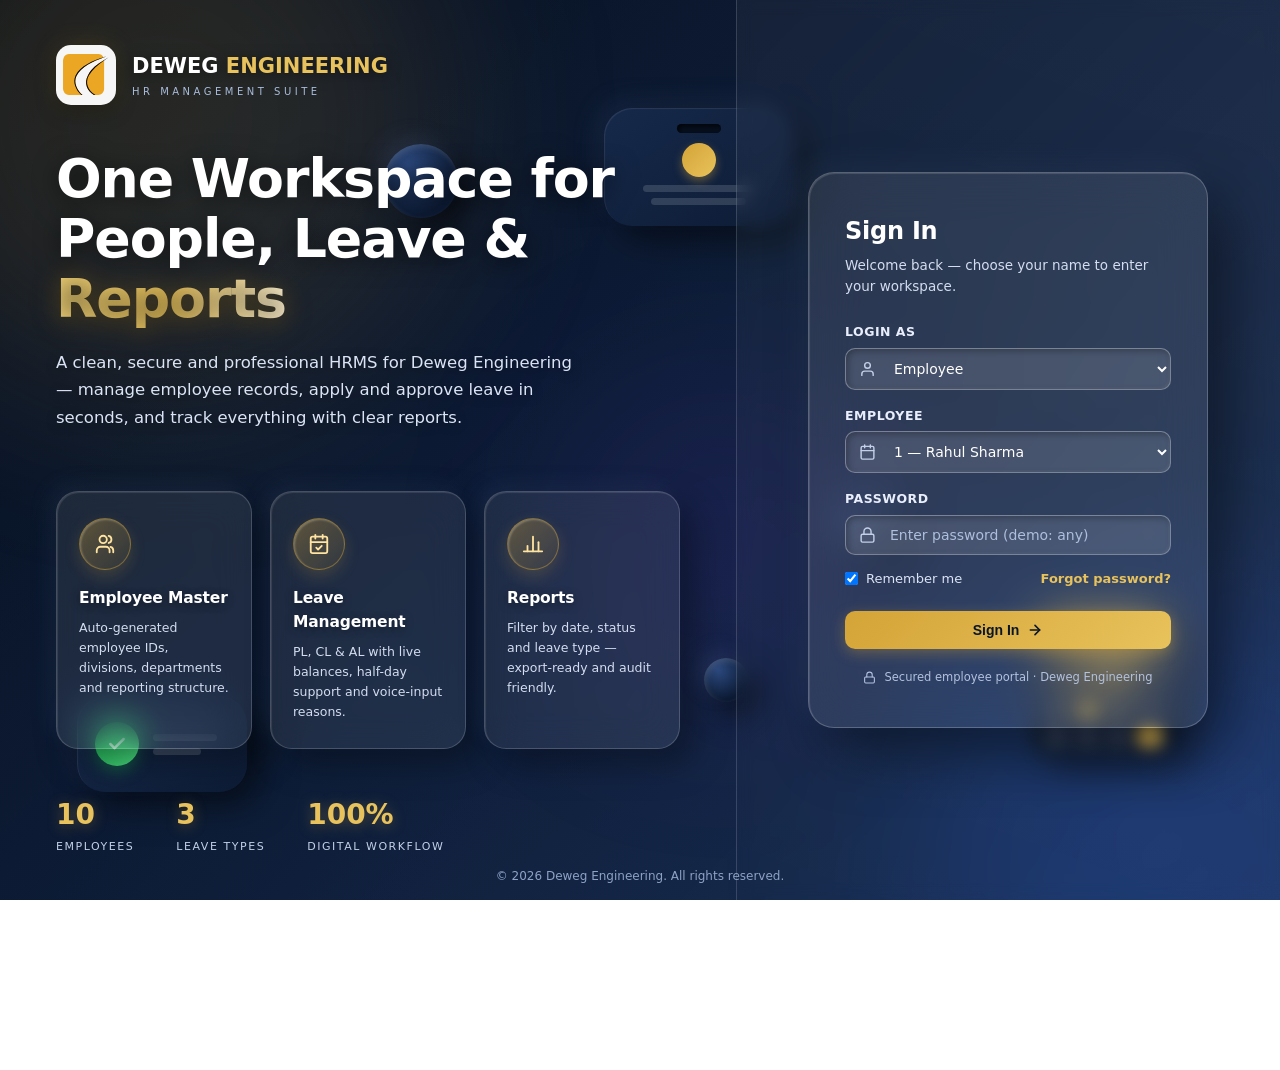
==== commit 34587f7c: "Refactor styles for sub paragraph and cards div Removed inline margin style from the sub paragraph a" ====
--- a/index.html
+++ b/index.html
@@ -270,9 +270,9 @@
     </div>
 
     <h1>One Workspace for<br>People, Leave &amp; <em>Reports</em></h1>
-    <p class="sub" style="margin-bottom: 24px;">A clean, secure and professional HRMS for Deweg Engineering — manage employee records, apply and approve leave in seconds, and track everything with clear reports.</p>
-
-    <div class="cards">
+    <p class="sub">A clean, secure and professional HRMS for Deweg Engineering — manage employee records, apply and approve leave in seconds, and track everything with clear reports.</p>
+
+    <div class="cards" style="margin-top: 20px;">
       <div class="gcard">
         <div class="ic"><svg width="22" height="22" viewBox="0 0 24 24" fill="none" stroke="currentColor" stroke-width="2" stroke-linecap="round" stroke-linejoin="round"><path d="M17 21v-2a4 4 0 0 0-4-4H7a4 4 0 0 0-4 4v2"/><circle cx="10" cy="7" r="4"/><path d="M21 21v-2a4 4 0 0 0-3-3.87"/><path d="M16 3.13a4 4 0 0 1 0 7.75"/></svg></div>
         <h3>Employee Master</h3>
